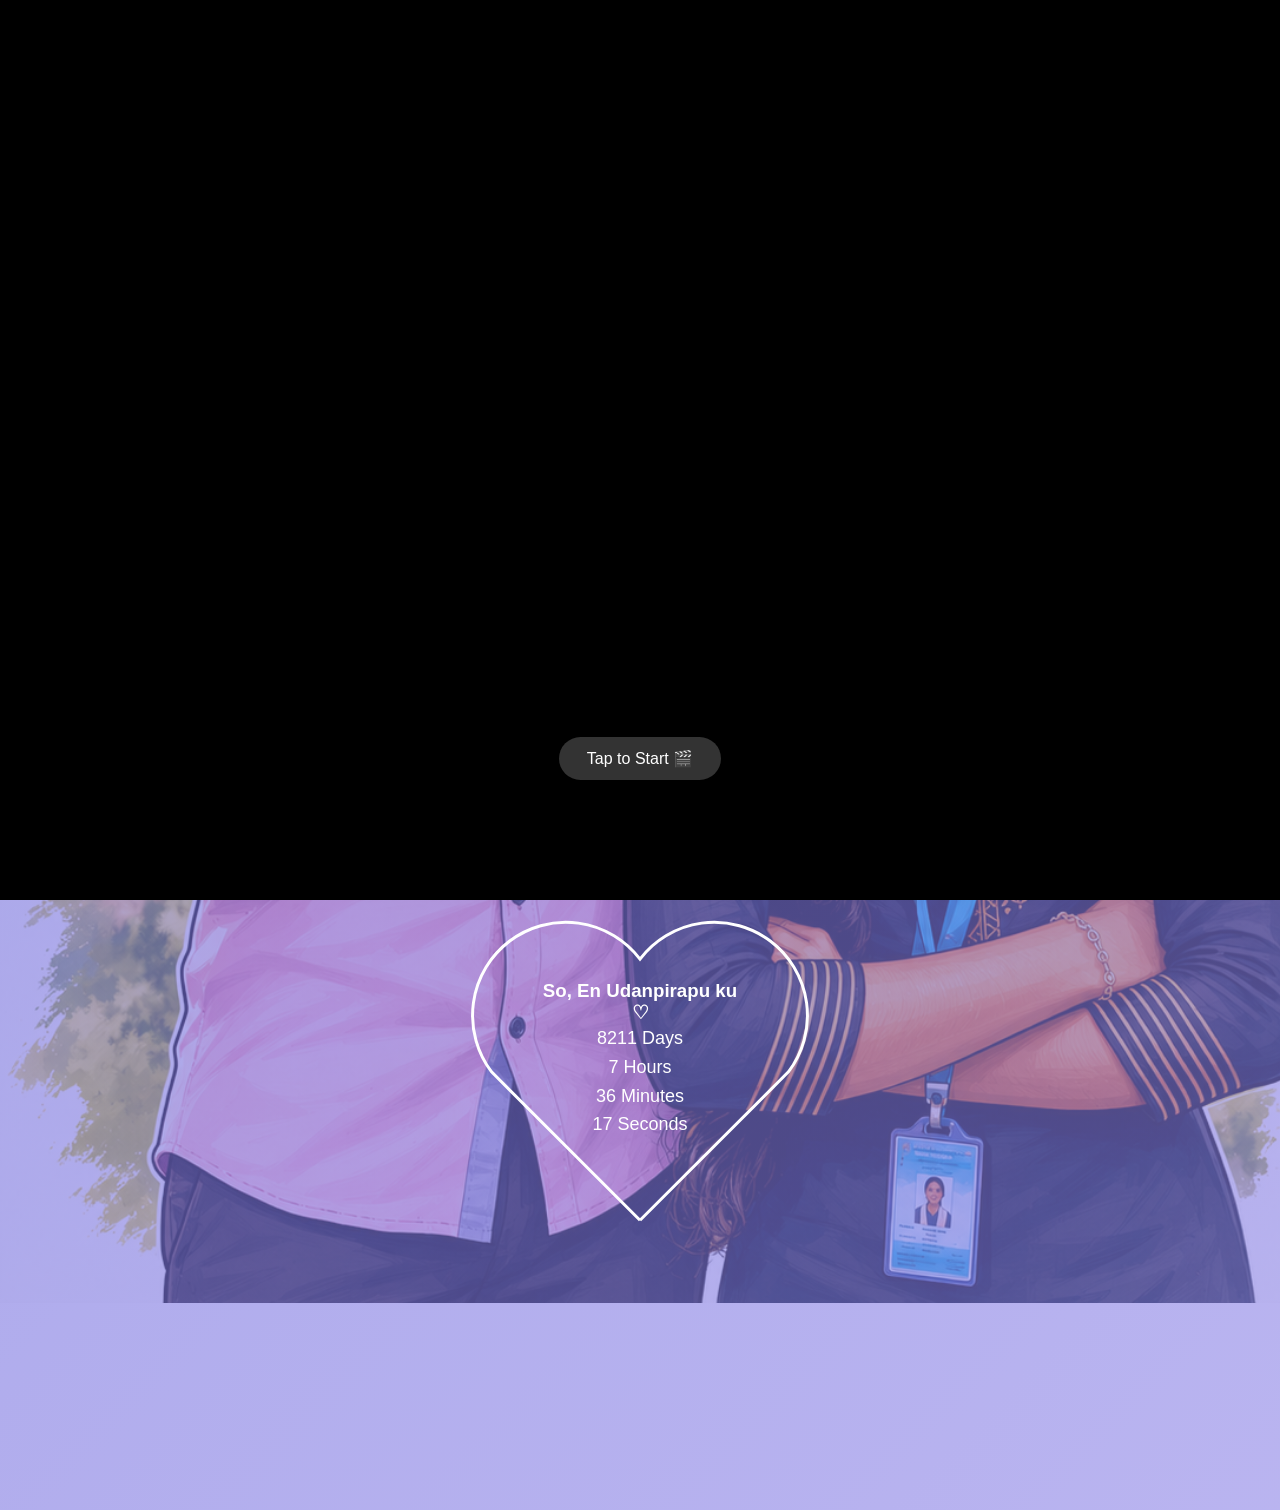
==== index.html @ 0db9fa8f "Update index.html" ====
<!DOCTYPE html>
<html lang="en">
<head> 
<meta charset="UTF-8">
<meta name="viewport" content="width=device-width, initial-scale=1.0">
<title>Birthday Special</title>

<style>
*{
  margin:0;
  padding:0;
  box-sizing:border-box;
  font-family:Segoe UI,sans-serif;
}

body{
  background:
    linear-gradient(135deg, rgba(111,107,220,0.6), rgba(139,130,230,0.6)),
    url('background.png') no-repeat center center fixed;
  background-size:cover;
  color:white;
  overflow-x:hidden;
}

/* ---------- INTRO SCREEN ---------- */

#introScreen{
  position:fixed;
  top:0;
  left:0;
  width:100%;
  height:100%;
  background:black;
  display:flex;
  justify-content:center;
  align-items:center;
  flex-direction:column;
  z-index:2000;
}

#introVideo{
  width:100%;
  height:100%;
  object-fit:contain;
  background:black;
}

#startVideoBtn, #enterBtn{
  position:absolute;
  padding:12px 28px;
  font-size:16px;
  border:none;
  border-radius:30px;
  background:rgba(255,255,255,0.2);
  backdrop-filter:blur(8px);
  color:white;
  cursor:pointer;
  transition:0.3s;
}

#startVideoBtn{ bottom:120px; }
#enterBtn{ bottom:60px; display:none; }

#startVideoBtn:hover,
#enterBtn:hover{
  background:rgba(255,255,255,0.4);
}

/* ---------- CARD ---------- */

.card{
  margin:80px auto;
  background:rgba(255,255,255,0.18);
  backdrop-filter:blur(10px);
  padding:30px;
  border-radius:20px;
  width:90%;
  max-width:420px;
  text-align:center;
  animation:pop 1s ease;
}

.special{
  font-size:13px;
  letter-spacing:2px;
  margin-bottom:8px;
}

@keyframes pop{
  from{transform:scale(0.9);opacity:0;}
  to{transform:scale(1);opacity:1;}
}

.main-title{
  font-size:clamp(18px,3.5vw,24px);
  display:flex;
  justify-content:center;
  align-items:center;
  gap:8px;
}

#hintMessage{
  margin-top:8px;
  font-size:14px;
  opacity:0.9;
  transition:0.5s ease;
}

.fade-out{
  opacity:0;
  transform:translateY(-5px);
}

#typingText{
  margin-top:15px;
  white-space:pre-line;
  line-height:1.6;
  min-height:140px;
}

.cursor{
  display:inline-block;
  width:2px;
  background:white;
  margin-left:4px;
  animation:blink 0.7s infinite;
}

@keyframes blink{
  50%{opacity:0;}
}

#playBtn{
  margin:15px auto 0;
  padding:10px 20px;
  border-radius:25px;
  border:1px solid rgba(255,255,255,0.6);
  background:rgba(255,255,255,0.15);
  backdrop-filter:blur(8px);
  color:white;
  cursor:pointer;
  font-size:14px;
}

/* ---------- HEART SECTION ---------- */

.heart-section{
  height:100vh;
  display:flex;
  justify-content:center;
  align-items:center;
  position:relative;
  opacity:0;
  transform:translateY(80px);
  transition:1.5s ease;
}

.heart-section.show{
  opacity:1;
  transform:translateY(0);
}

.heart-wrapper{
  position:relative;
  width:420px;
  height:380px;
  animation:pulse 2s infinite;
}

@keyframes pulse{
  50%{transform:scale(1.05);}
}

svg{
  position:absolute;
  width:100%;
  height:100%;
}

.heart-path{
  fill:none;
  stroke:white;
  stroke-width:4;
  stroke-dasharray:1500;
  stroke-dashoffset:1500;
  animation:draw 4s ease forwards;
}

@keyframes draw{
  to{stroke-dashoffset:0;}
}

.timer-content{
  position:absolute;
  top:50%;
  left:50%;
  transform:translate(-50%,-50%);
  text-align:center;
}

#timer{
  line-height:1.6;
  font-size:18px;
}

.fall-heart{
  position:fixed;
  top:-20px;
  font-size:20px;
  opacity:0.8;
  animation:fall linear infinite;
}

@keyframes fall{
  to{transform:translateY(110vh) rotate(360deg);}
}

#fireworksCanvas{
  position:fixed;
  top:0;
  left:0;
  width:100%;
  height:100%;
  pointer-events:none;
  z-index:999;
}
</style>
</head>

<body>

<!-- INTRO -->
<div id="introScreen">
  <video id="introVideo" playsinline>
    <source src="intro.mp4" type="video/mp4">
  </video>
  <button id="startVideoBtn">Tap to Start 🎬</button>
  <button id="enterBtn">Tap the Screen 💙</button>
</div>

<canvas id="fireworksCanvas"></canvas>

<audio id="bgMusic" loop>
  <source src="music.mp3" type="audio/mpeg">
</audio>

<div class="card">
  <div class="special">Special Wishes from Anney</div>

  <h1 class="main-title">
    <span>🎂</span>
    <span>Happy Birthday Udanpirapeyy</span>
    <span>🎂</span>
  </h1>

  <h2>🧚🫰🏻 Srisha MK 🫰🏻🧚</h2>

  <div id="hintMessage">
    Eruma apdey aahh nu pakadha, Play music button press panu 😅 ana down la scroll panadha please. 2 mins apro panu, solpechu kelu, pleaseeee.
  </div>

  <p id="typingText"></p>

  <p>Made with Love, Respect & Gratitude 🖤</p>
  <button id="playBtn">▶ Play Music</button>
</div>

<div class="heart-section">
  <div class="heart-wrapper">
    <svg viewBox="0 0 512 512">
      <path class="heart-path"
        d="M256 472
           L56 272
           A120 120 0 0 1 256 120
           A120 120 0 0 1 456 272
           Z"/>
    </svg>
    <div class="timer-content">
      <h3>So, En Udanpirapu ku ♡</h3>
      <div id="timer"></div>
    </div>
  </div>
</div>

<script>

/* ---------- INTRO LOGIC ---------- */

const introVideo = document.getElementById("introVideo");
const startVideoBtn = document.getElementById("startVideoBtn");
const enterBtn = document.getElementById("enterBtn");
const introScreen = document.getElementById("introScreen");

startVideoBtn.addEventListener("click",()=>{
  introVideo.play();
  startVideoBtn.style.display="none";
});

introVideo.addEventListener("ended",()=>{
  enterBtn.style.display="block";
});

enterBtn.addEventListener("click",()=>{
  introScreen.style.display="none";
});

/* ---------- MAIN LOGIC ---------- */

const music=document.getElementById("bgMusic");
const playBtn=document.getElementById("playBtn");
const typingElement=document.getElementById("typingText");
const hint=document.getElementById("hintMessage");

const message = `Thangachii, INIYA PIRANDHA NAAL NALVAZHTHUKAL. Daii, apro vera enna wish panradhunu thrla daa🤣.
Ana na epaum solradhu dha daa unaku; Ne epaum sandhosama smiley face oda iru,
romba romba mukiyama nalla sapdu, nalla thungu, healthy ah iru😌
Oru azhagana life unaku vara podhu [ 11 : 11 ].

Innonu da; epdi solradhu, unna mari manasu irukura peoples la romba rare da😌 adhanala ne ipo iruka marieh epaum iru.

Ipdi our PUREST SOUL, PUREST GEM 💎 dha en Thangachi🫵🏻

Wishing you the best today and everyday. You deserved it and once again Iniya Pirandhanaal Nalvazhthukal 🌊🐬!!

Unakaga idhuveriko um seri, ipo um seri, idhukuapro um seri na iurpen daa🖤 at any cost and at any situation
2026 Namadhey😌`;

let charIndex=0;
let typingStarted=false;

function typeWriter(){
  if(charIndex < message.length){
    typingElement.innerHTML += message.charAt(charIndex);
    charIndex++;
    setTimeout(typeWriter,120);
  }else{
    typingElement.innerHTML += '<span class="cursor"></span>';
  }
}

playBtn.addEventListener("click",()=>{
  music.volume=0.6;
  music.play();
  playBtn.style.display="none";
  hint.classList.add("fade-out");
  setTimeout(()=>hint.style.display="none",500);
  if(!typingStarted){
    typingStarted=true;
    typeWriter();
  }
});

/* Hearts */
function createHeart(){
  let h=document.createElement("div");
  h.className="fall-heart";
  h.innerHTML=Math.random()>0.5?"🖤":"💙";
  h.style.left=Math.random()*100+"vw";
  h.style.animationDuration=(5+Math.random()*6)+"s";
  document.body.appendChild(h);
  setTimeout(()=>h.remove(),11000);
}
setInterval(createHeart,800);

/* STRICT 100% BOTTOM SCROLL LOGIC */
const heartSection=document.querySelector(".heart-section");

window.addEventListener("scroll",()=>{
  const scrollPosition=window.innerHeight + window.scrollY;
  const pageHeight=document.documentElement.scrollHeight;

  if(scrollPosition >= pageHeight - 2){
    heartSection.classList.add("show");
  }else{
    heartSection.classList.remove("show");
  }
});

/* Timer */
let birthDate=new Date("June 12, 2004 23:50:00").getTime();
function updateTimer(){
  let now=new Date().getTime();
  let diff=now-birthDate;
  let s=Math.floor(diff/1000)%60;
  let m=Math.floor(diff/(1000*60))%60;
  let h=Math.floor(diff/(1000*60*60))%24;
  let d=Math.floor(diff/(1000*60*60*24));
  document.getElementById("timer").innerHTML=
    d+" Days<br>"+h+" Hours<br>"+m+" Minutes<br>"+s+" Seconds";
}
setInterval(updateTimer,1000);
updateTimer();

/* Fireworks */
const canvas=document.getElementById("fireworksCanvas");
const ctx=canvas.getContext("2d");
canvas.width=window.innerWidth;
canvas.height=window.innerHeight;
let particles=[];

function createFirework(x,y){
  for(let i=0;i<80;i++){
    particles.push({
      x,y,
      angle:Math.random()*2*Math.PI,
      speed:Math.random()*5+2
    });
  }
}

function animate(){
  ctx.clearRect(0,0,canvas.width,canvas.height);
  particles.forEach((p,i)=>{
    p.x+=Math.cos(p.angle)*p.speed;
    p.y+=Math.sin(p.angle)*p.speed;
    p.speed*=0.96;
    ctx.beginPath();
    ctx.arc(p.x,p.y,2,0,Math.PI*2);
    ctx.fillStyle="white";
    ctx.fill();
    if(p.speed<0.5)particles.splice(i,1);
  });
  requestAnimationFrame(animate);
}

canvas.addEventListener("click",(e)=>{
  createFirework(e.clientX,e.clientY);
});

animate();

</script>

</body>
</html>
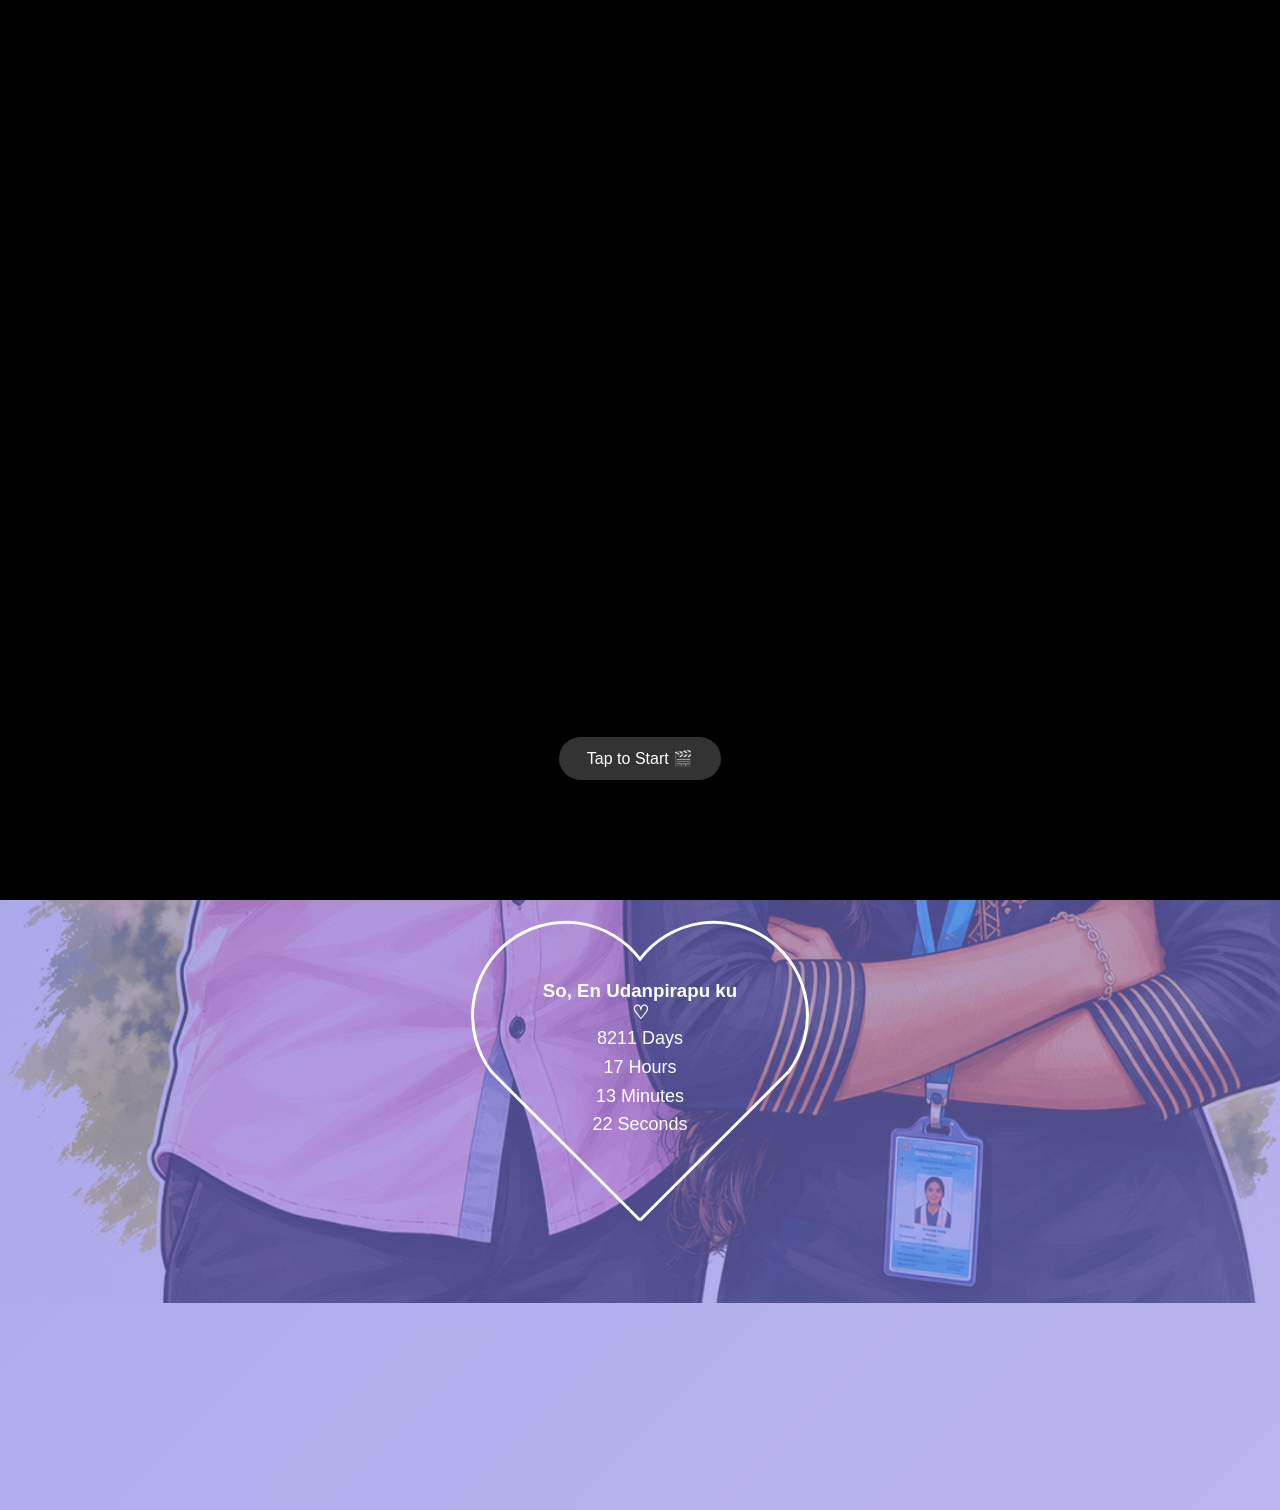
==== commit 7fbd7ad7: "Update index.html" ====
--- a/index.html
+++ b/index.html
@@ -377,7 +377,7 @@
 });
 
 /* Timer */
-let birthDate=new Date("June 12, 2004 23:50:00").getTime();
+let birthDate=new Date("June 12, 2004 14:13:00").getTime();
 function updateTimer(){
   let now=new Date().getTime();
   let diff=now-birthDate;
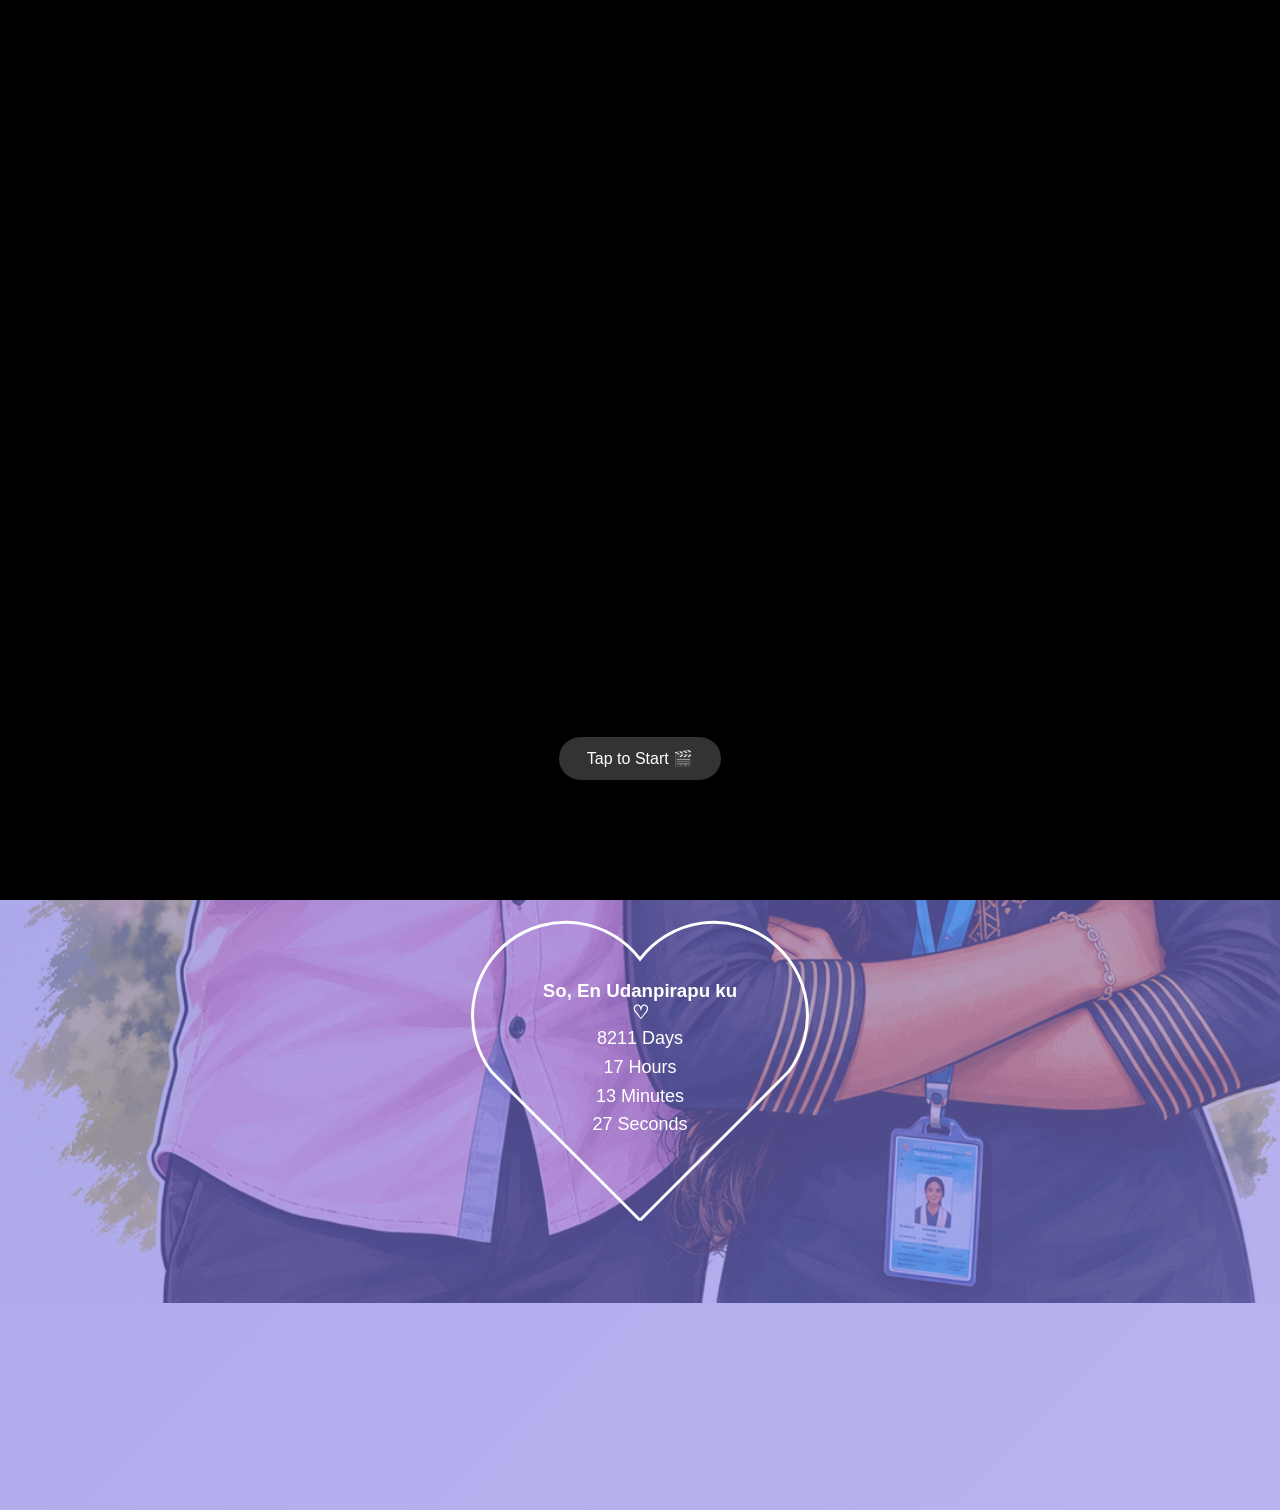
==== commit 39e37e59: "Update index.html" ====
--- a/index.html
+++ b/index.html
@@ -256,7 +256,7 @@
   <h2>🧚🫰🏻 Srisha MK 🫰🏻🧚</h2>
 
   <div id="hintMessage">
-    Eruma apdey aahh nu pakadha, Play music button press panu 😅 ana down la scroll panadha please. 2 mins apro panu, solpechu kelu, pleaseeee.
+    Eruma apdey aahh nu pakadha, Play music button press panu 😅 ana down la scroll panadha ipodhiku please. 2 mins apro panu, solpechu kelu, pleaseeee.
   </div>
 
   <p id="typingText"></p>
@@ -322,6 +322,8 @@
 
 Wishing you the best today and everyday. You deserved it and once again Iniya Pirandhanaal Nalvazhthukal 🌊🐬!!
 
+🤞🏻🫶🏻🫂🧚🏼‍♀️🧚🏼‍♀️🧚🏻‍♀️🧿🩸🧬🎀🎀🎀
+
 Unakaga idhuveriko um seri, ipo um seri, idhukuapro um seri na iurpen daa🖤 at any cost and at any situation
 2026 Namadhey😌`;
 
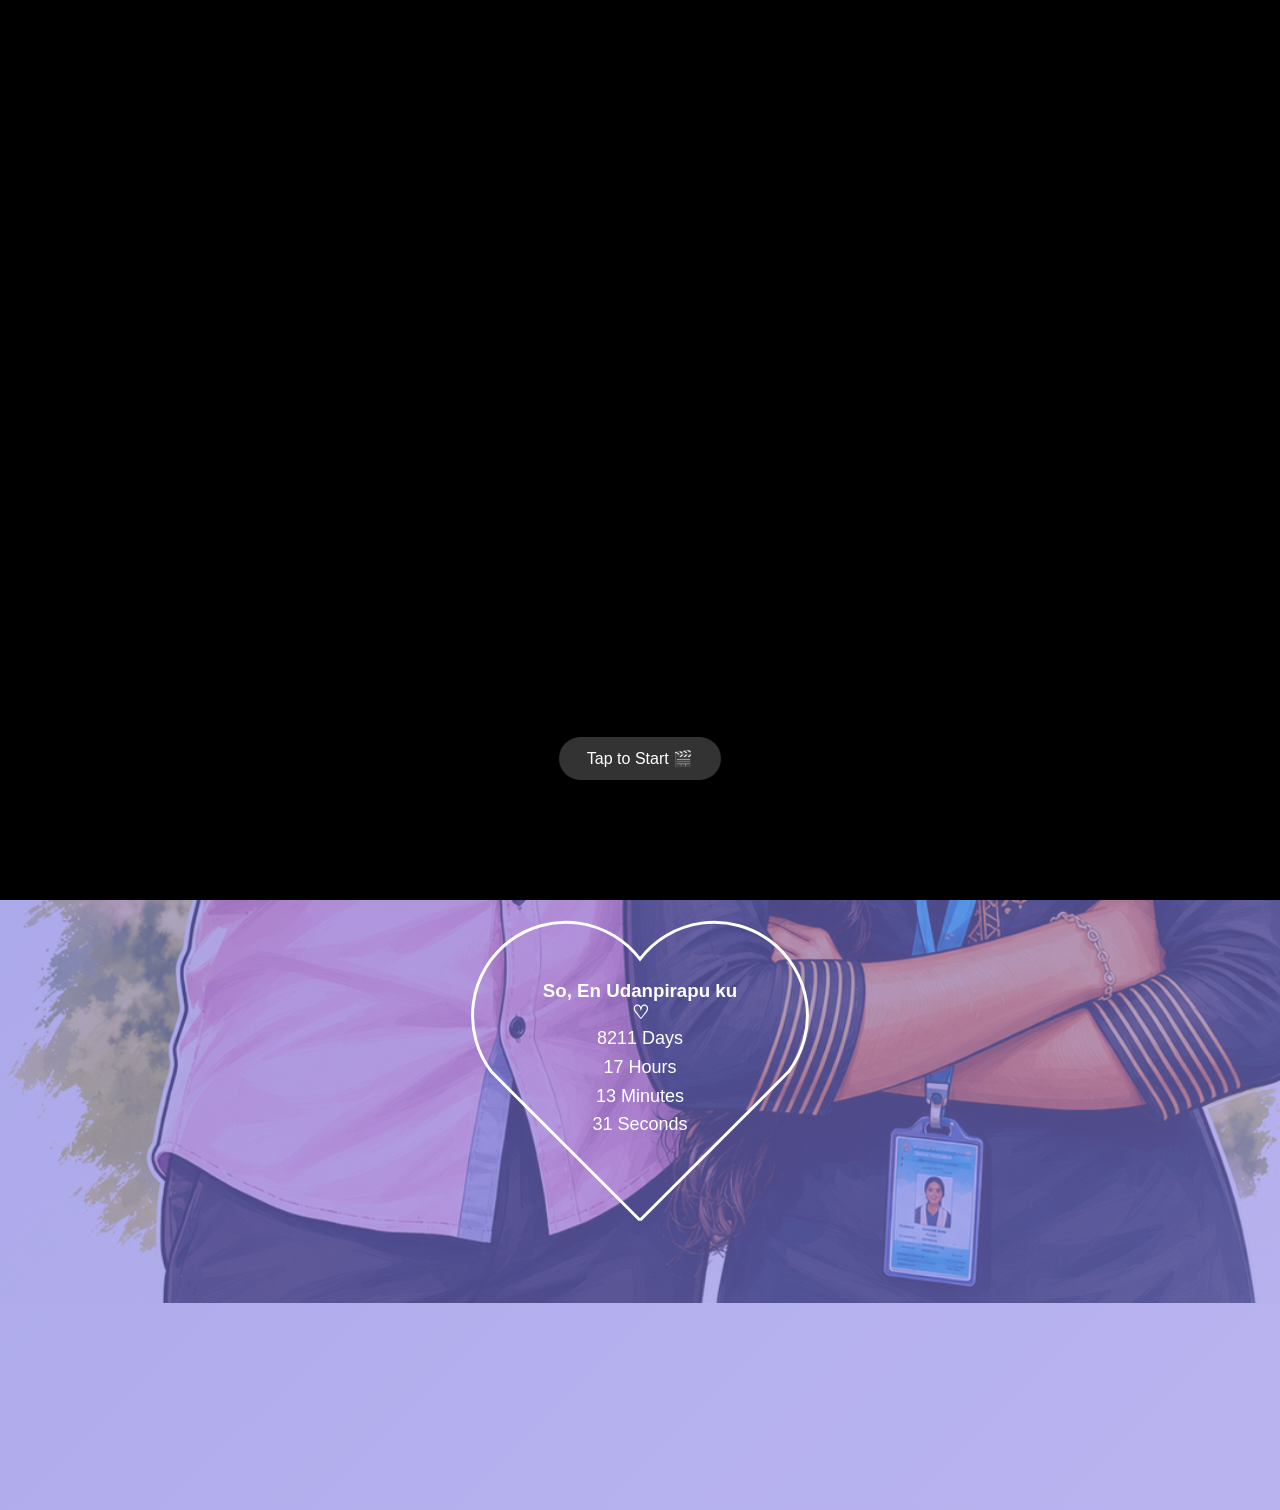
==== commit aafbeceb: "Update index.html" ====
--- a/index.html
+++ b/index.html
@@ -256,6 +256,10 @@
   <h2>🧚🫰🏻 Srisha MK 🫰🏻🧚</h2>
 
   <div id="hintMessage">
+    
+    
+    
+    
     Eruma apdey aahh nu pakadha, Play music button press panu 😅 ana down la scroll panadha ipodhiku please. 2 mins apro panu, solpechu kelu, pleaseeee.
   </div>
 
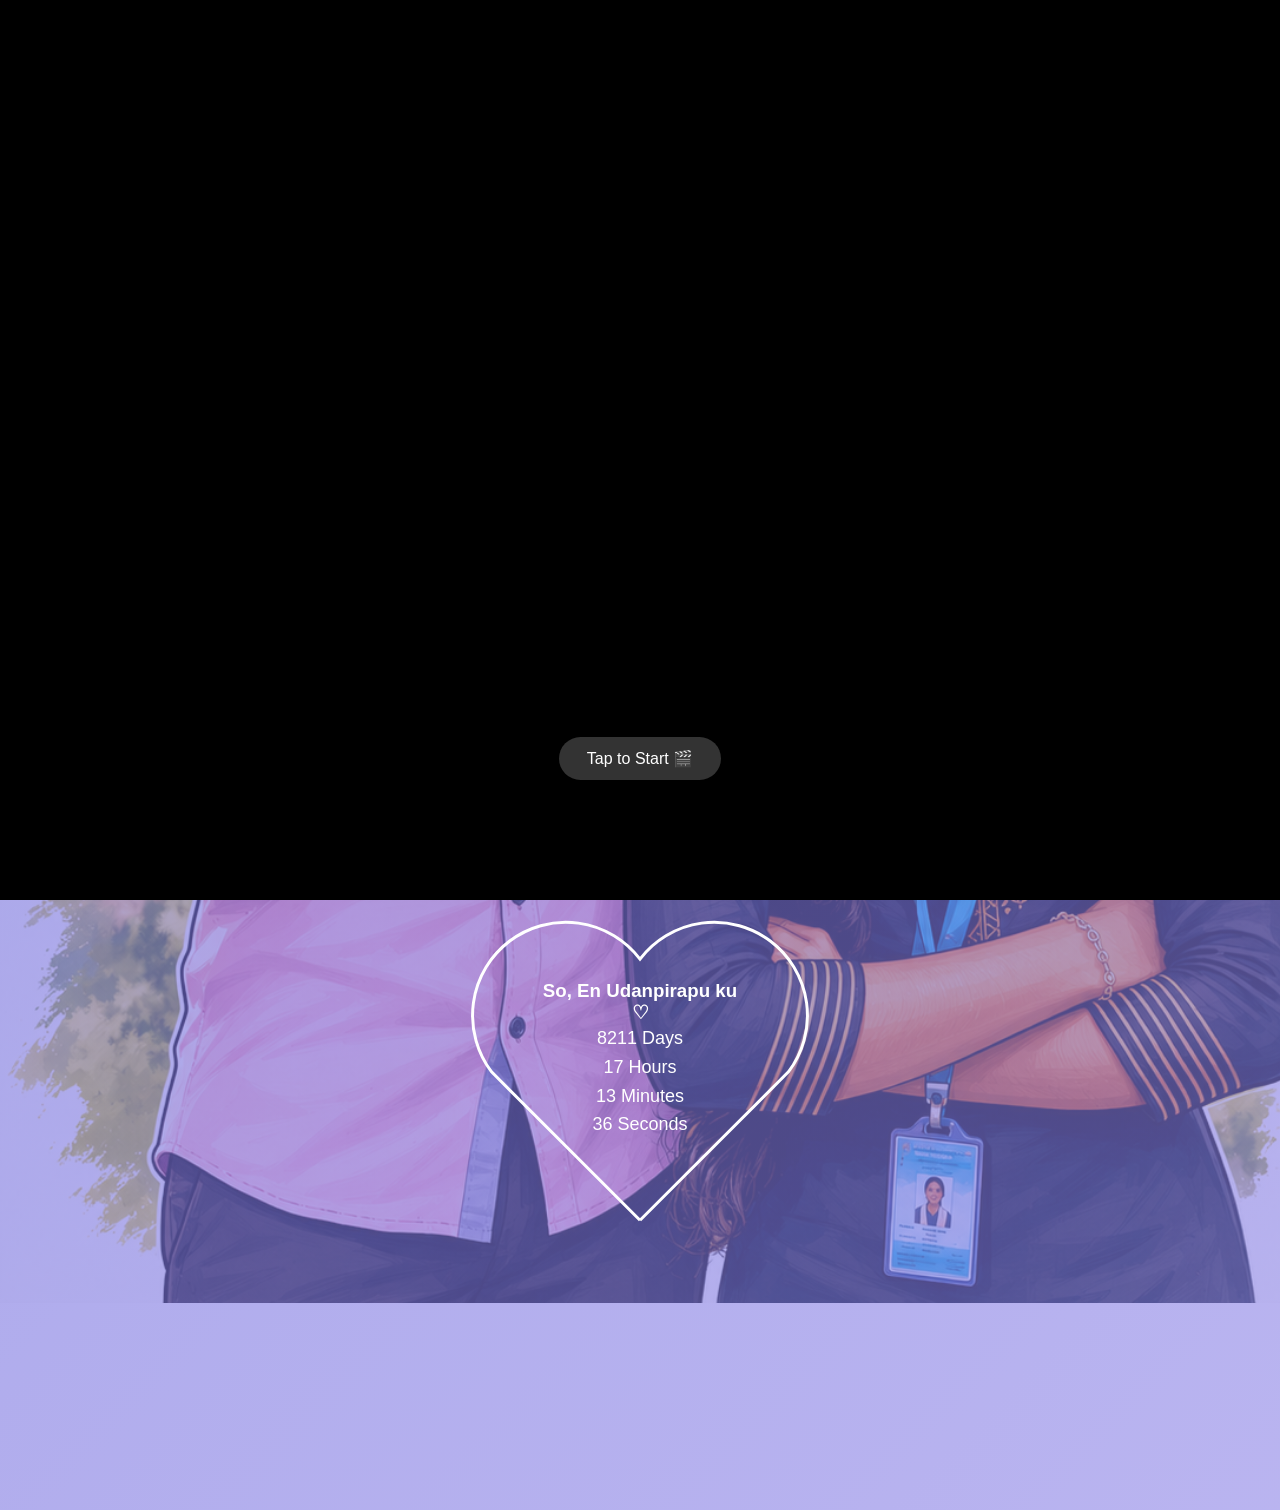
==== commit 7b972c0e: "Update index.html" ====
--- a/index.html
+++ b/index.html
@@ -256,10 +256,6 @@
   <h2>🧚🫰🏻 Srisha MK 🫰🏻🧚</h2>
 
   <div id="hintMessage">
-    
-    
-    
-    
     Eruma apdey aahh nu pakadha, Play music button press panu 😅 ana down la scroll panadha ipodhiku please. 2 mins apro panu, solpechu kelu, pleaseeee.
   </div>
 
@@ -326,10 +322,10 @@
 
 Wishing you the best today and everyday. You deserved it and once again Iniya Pirandhanaal Nalvazhthukal 🌊🐬!!
 
-🤞🏻🫶🏻🫂🧚🏼‍♀️🧚🏼‍♀️🧚🏻‍♀️🧿🩸🧬🎀🎀🎀
-
-Unakaga idhuveriko um seri, ipo um seri, idhukuapro um seri na iurpen daa🖤 at any cost and at any situation
-2026 Namadhey😌`;
+🤞🏻🫶🏻🫂🧿🩸🧬🎀🎀🎀🥹
+
+Unakaga idhuveriko um seri, ipo um seri, idhukuapro um seri; na kudave supportive ah irupen🖤 at any cost and at any situation
+SMILE 😁`;
 
 let charIndex=0;
 let typingStarted=false;
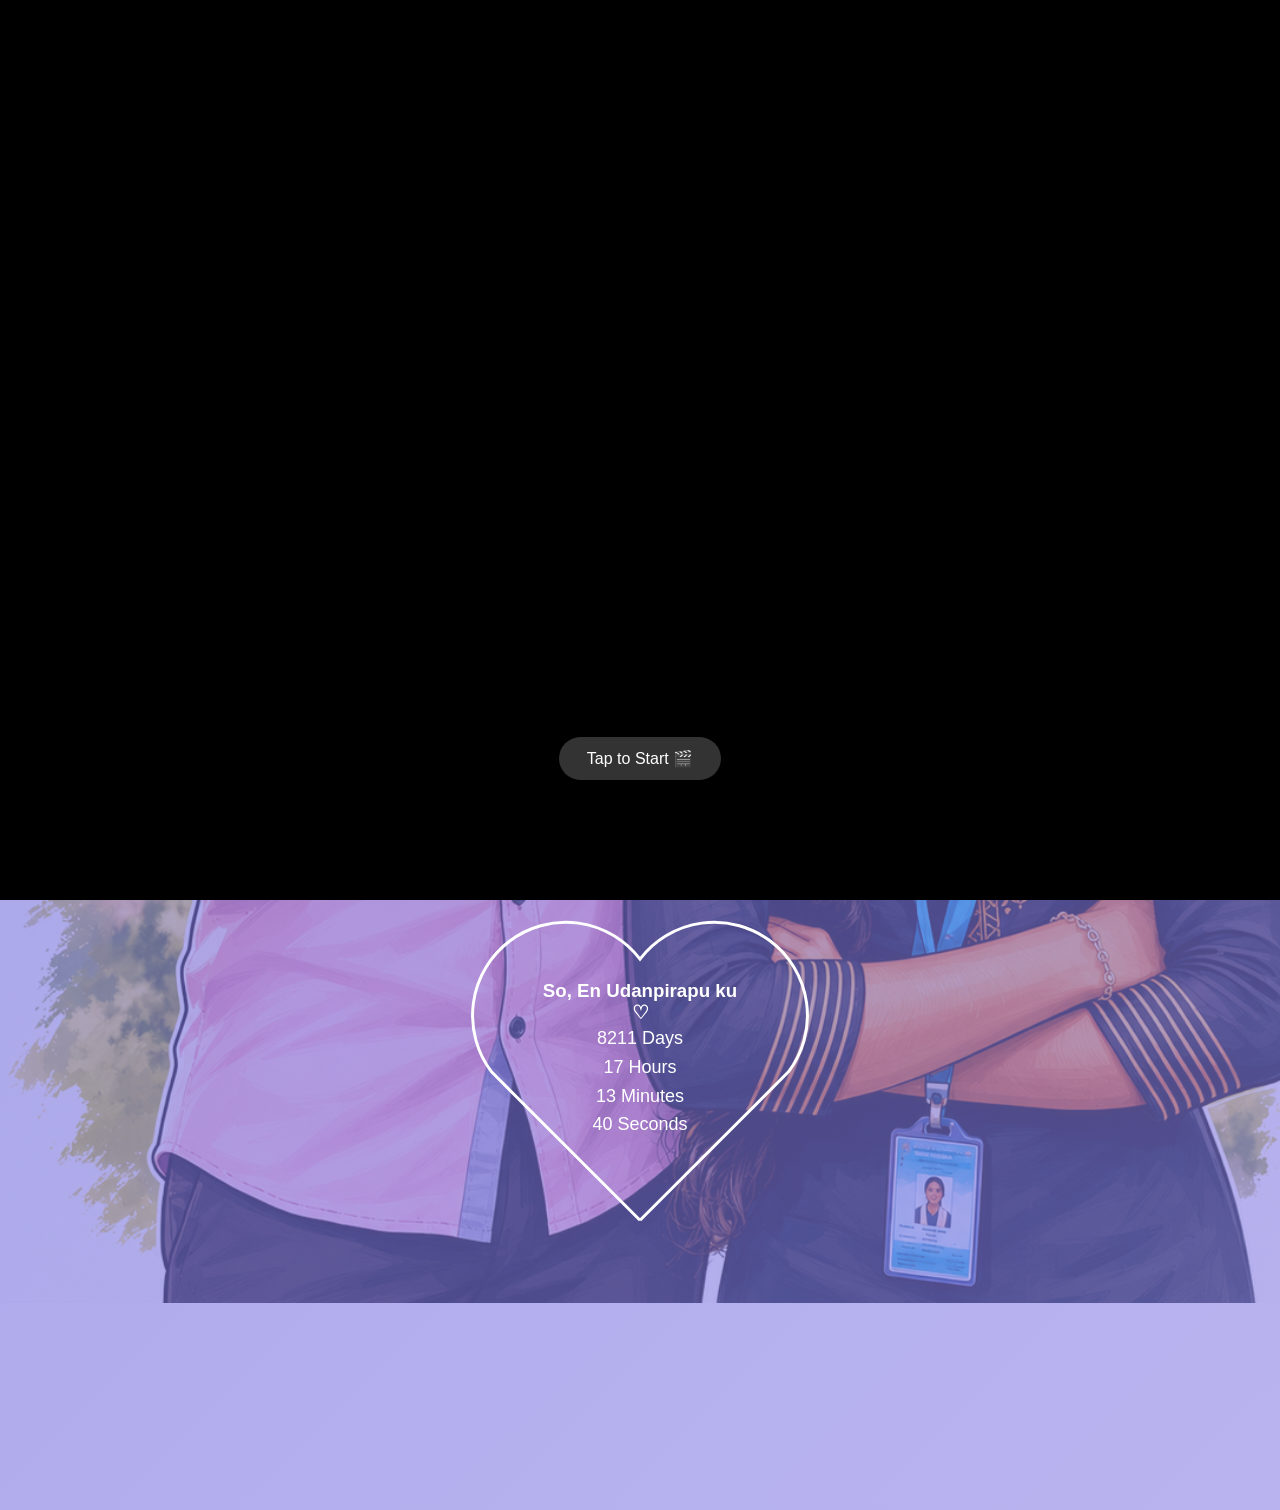
==== commit e29f9086: "Update index.html" ====
--- a/index.html
+++ b/index.html
@@ -1,6 +1,6 @@
 <!DOCTYPE html>
 <html lang="en">
-<head> 
+<head>  
 <meta charset="UTF-8">
 <meta name="viewport" content="width=device-width, initial-scale=1.0">
 <title>Birthday Special</title>
@@ -311,20 +311,28 @@
 const typingElement=document.getElementById("typingText");
 const hint=document.getElementById("hintMessage");
 
-const message = `Thangachii, INIYA PIRANDHA NAAL NALVAZHTHUKAL. Daii, apro vera enna wish panradhunu thrla daa🤣.
-Ana na epaum solradhu dha daa unaku; Ne epaum sandhosama smiley face oda iru,
+const message = `Erumaa, INIYA PIRANDHA NAAL NALVAZHTHUKAL. Apro vera enna wish panradhunu thrlayee🤣.
+Ana na epaum solradhu dha unaku; Ne epaum sandhosama smiley face oda 😁nu iru,
 romba romba mukiyama nalla sapdu, nalla thungu, healthy ah iru😌
-Oru azhagana life unaku vara podhu [ 11 : 11 ].
-
-Innonu da; epdi solradhu, unna mari manasu irukura peoples la romba rare da😌 adhanala ne ipo iruka marieh epaum iru.
-
-Ipdi our PUREST SOUL, PUREST GEM 💎 dha en Thangachi🫵🏻
+Let's Manifest ✨Oru azhagana life en udanpirapu ku vara podhu✨[ 11 : 11 ]🧿🤞🏻
+
+Innonu erumaa; epdi solradhu, Kuda oru thangachi porakala nu irundha eekam, kora la ipo 0.01% kuda ila. 
+Yenna ipo enaku en udanpirapu iruka🥹🫠 Ena solradhu veru vai varthai ku nu ilama to be frank udan pirava UDANPIRAP'S ah irukom 💙🖤🫂
+
+Yennaa onu apo apo konjo paithiyo mari dha panuvaa kuda nano serndhu paithikara pasangala dha irupom🤣
+Mathabadi enn udanpirapu vandhu Brave ana, Strong ana, Willpower iruka ponnu dha. 
+
+En thangachi mari iruka peoples la romba rare uh. Ava manasu irukeyy, chance eh ila. Yarukum ava manasu varadhu andha mari oru PUREST SOUL, PUREST GEM💎 dha en Thangachi🫵🏻
+Apdi oru jeevan ku na Annan ah iruken nu nenaikura po perumaya iruku frndss😌
+
+Ipo apdey indha BGM la odra mari apo apo unna thiti iruken potu nalla killi irken🤣 elame pani iruken. 
+At present enaku en udanpirapu mela iruka paasam endha alavuku iruko adhu oru point kuda koraya chance ila. Adhu increase mato dha agum🥹🫂
+Epdina un mela oru urima eduthukuren la ela vishiyathulayo nanu, adhu elamee en thangachi nu oru jeevan irundha na panano nu asa patadhu. Andha aasa elame ipo fulfill aitu iruku🥹 ino neraya iruku adhum elame fulfill agum😌
 
 Wishing you the best today and everyday. You deserved it and once again Iniya Pirandhanaal Nalvazhthukal 🌊🐬!!
 
-🤞🏻🫶🏻🫂🧿🩸🧬🎀🎀🎀🥹
-
-Unakaga idhuveriko um seri, ipo um seri, idhukuapro um seri; na kudave supportive ah irupen🖤 at any cost and at any situation
+Unakaga idhuveriko um seri, ipo um seri, idhukuapro um seri; na kudave supportive ah irupen🖤 at any cost and at any situation. Ne dhairima iru un Annan kuda iruken🫂
+Unaku pudicha mari onu solta, Happy Birthday SRII💙
 SMILE 😁`;
 
 let charIndex=0;
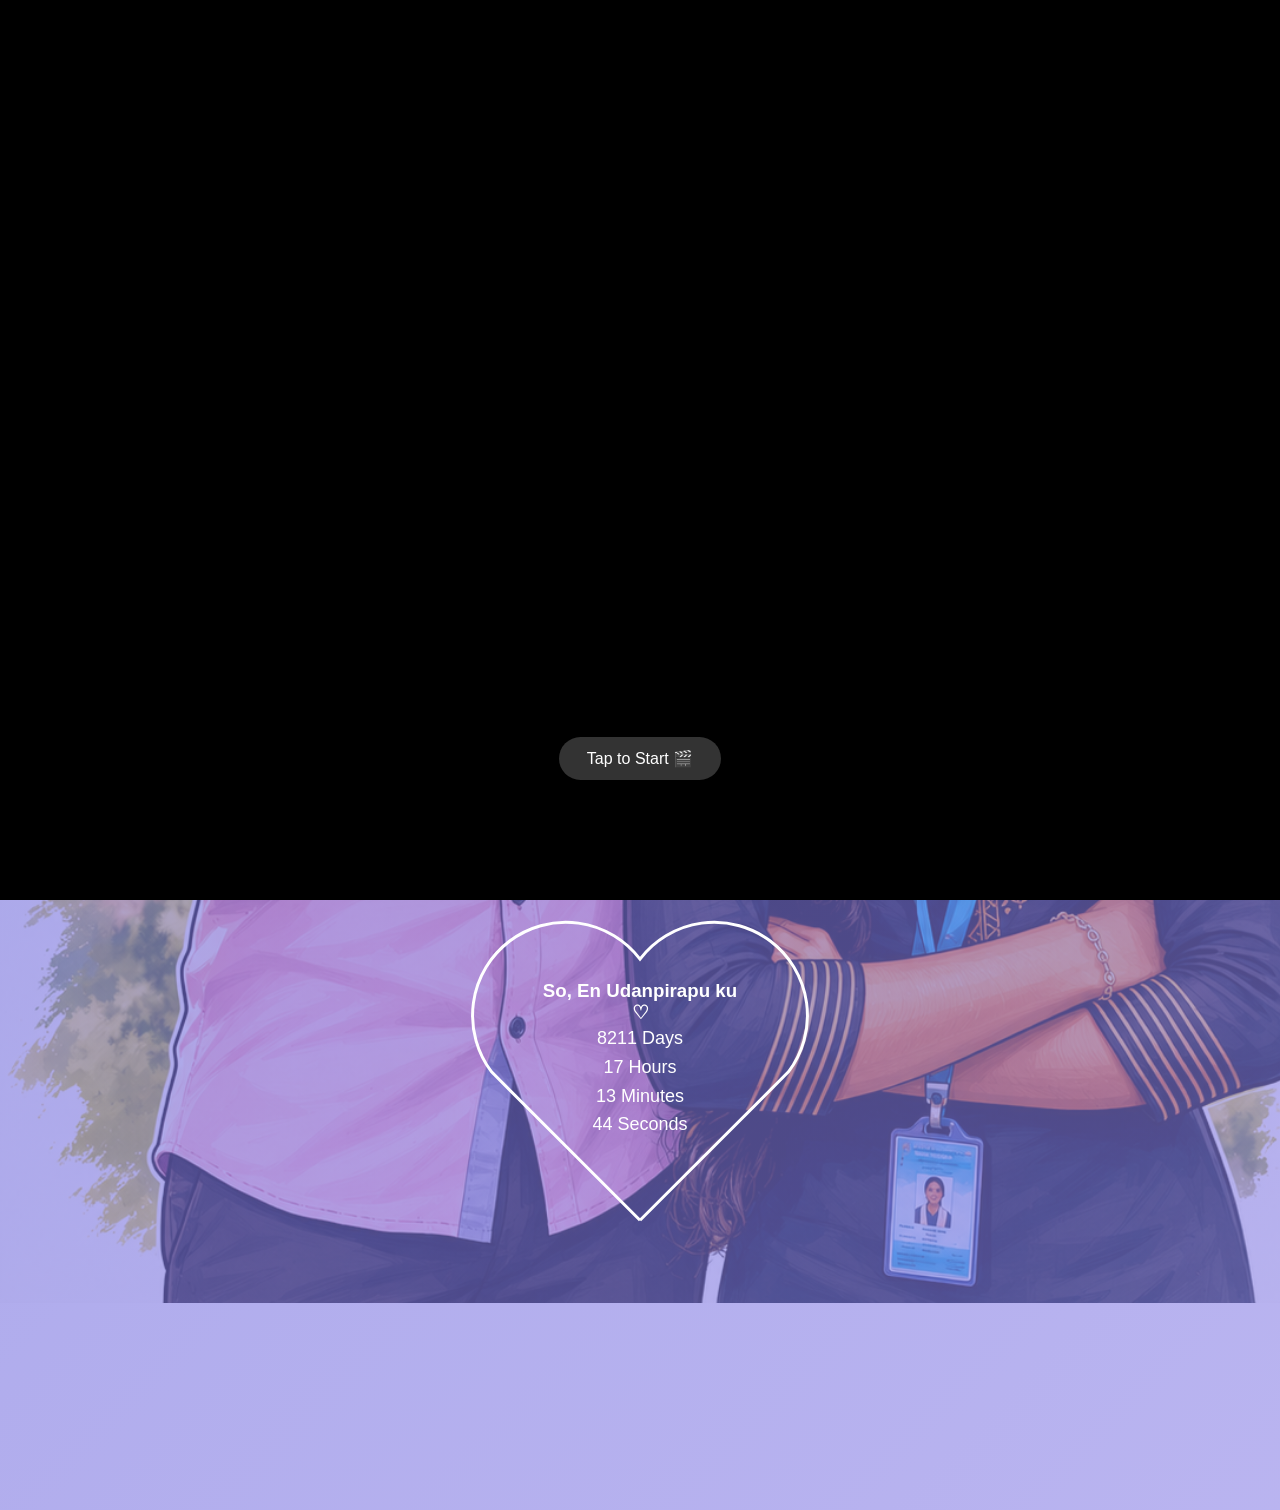
==== commit 1f11c28a: "Update index.html" ====
--- a/index.html
+++ b/index.html
@@ -256,7 +256,8 @@
   <h2>🧚🫰🏻 Srisha MK 🫰🏻🧚</h2>
 
   <div id="hintMessage">
-    Eruma apdey aahh nu pakadha, Play music button press panu 😅 ana down la scroll panadha ipodhiku please. 2 mins apro panu, solpechu kelu, pleaseeee.
+    Eruma apdey aahh nu pakadha, Play music button press panu 😅 ana down la scroll panadha ipodhiku please. 
+    2 mins apro panu, solpechu kelu, pleaseeee.
   </div>
 
   <p id="typingText"></p>
@@ -323,7 +324,7 @@
 Mathabadi enn udanpirapu vandhu Brave ana, Strong ana, Willpower iruka ponnu dha. 
 
 En thangachi mari iruka peoples la romba rare uh. Ava manasu irukeyy, chance eh ila. Yarukum ava manasu varadhu andha mari oru PUREST SOUL, PUREST GEM💎 dha en Thangachi🫵🏻
-Apdi oru jeevan ku na Annan ah iruken nu nenaikura po perumaya iruku frndss😌
+Apdi oru jeevan ku na Annan ah iruken nu nenaikura apo perumaya iruku frndss😌
 
 Ipo apdey indha BGM la odra mari apo apo unna thiti iruken potu nalla killi irken🤣 elame pani iruken. 
 At present enaku en udanpirapu mela iruka paasam endha alavuku iruko adhu oru point kuda koraya chance ila. Adhu increase mato dha agum🥹🫂
@@ -332,6 +333,7 @@
 Wishing you the best today and everyday. You deserved it and once again Iniya Pirandhanaal Nalvazhthukal 🌊🐬!!
 
 Unakaga idhuveriko um seri, ipo um seri, idhukuapro um seri; na kudave supportive ah irupen🖤 at any cost and at any situation. Ne dhairima iru un Annan kuda iruken🫂
+[NOTE: Unakaga un pinadi nipen🥋]
 Unaku pudicha mari onu solta, Happy Birthday SRII💙
 SMILE 😁`;
 
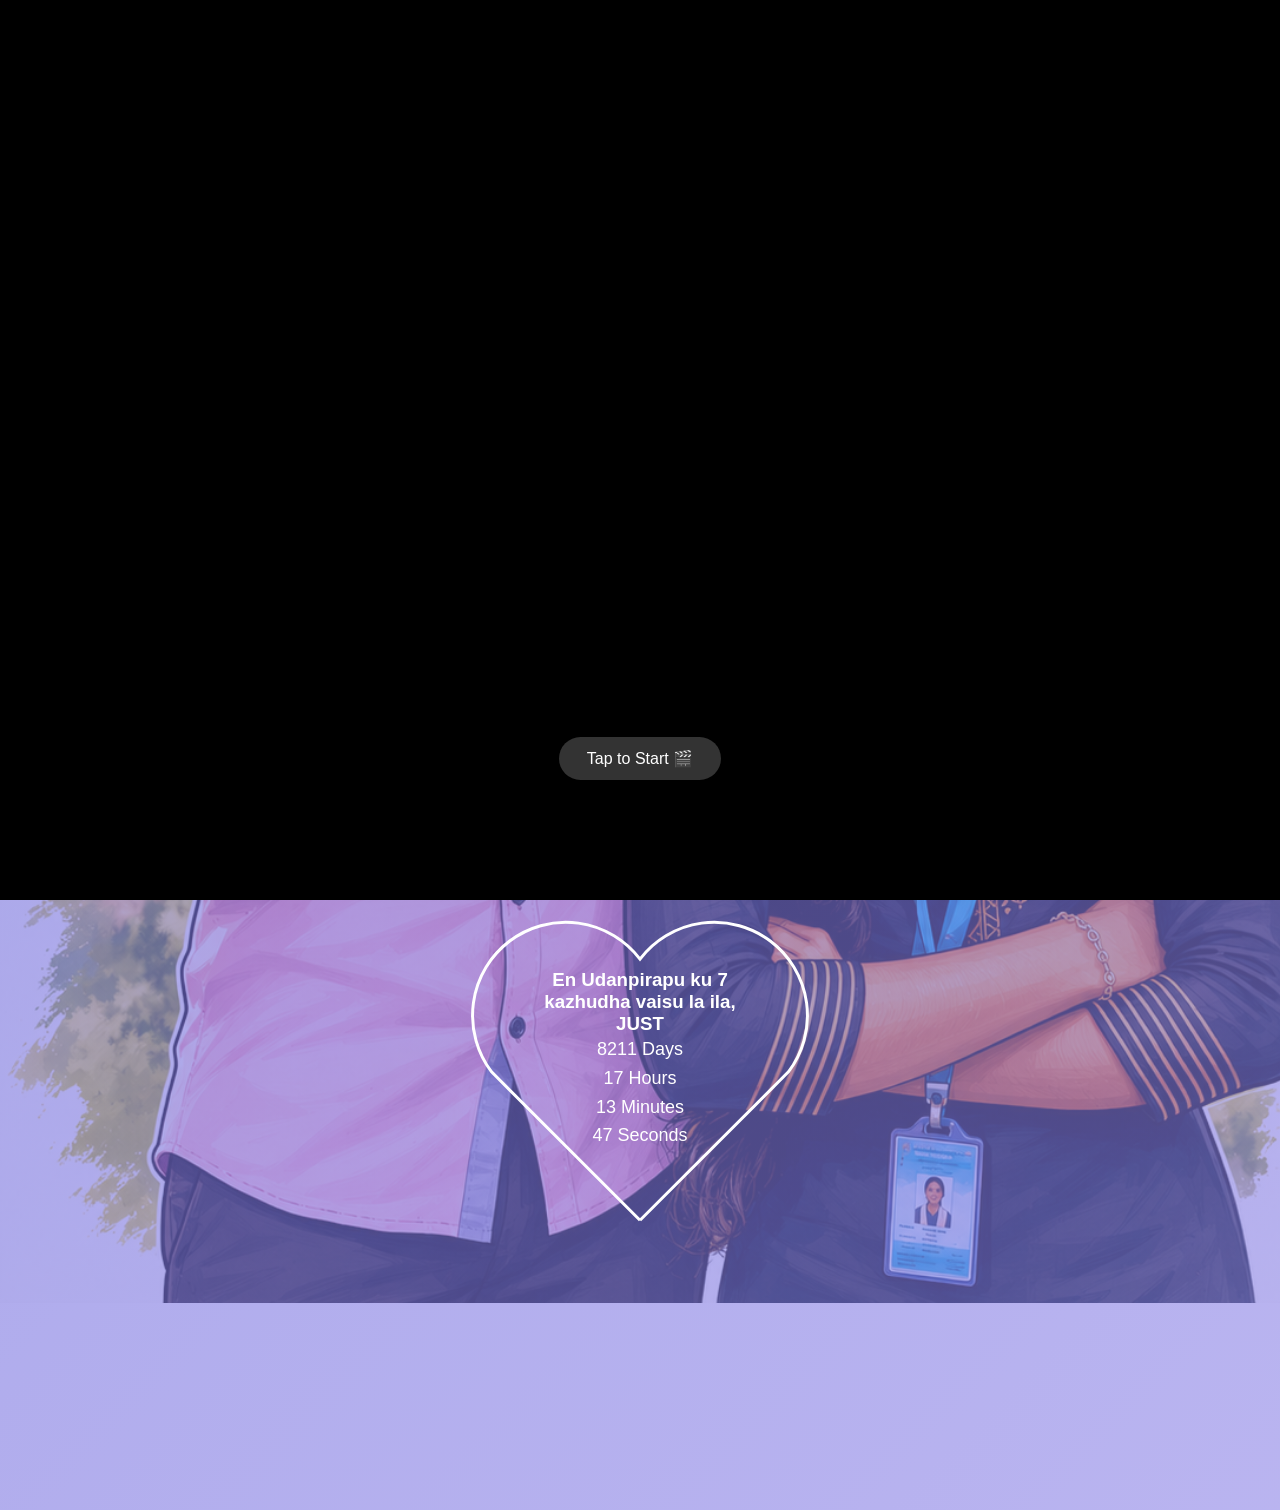
==== commit 48f47d97: "Update index.html" ====
--- a/index.html
+++ b/index.html
@@ -257,6 +257,7 @@
 
   <div id="hintMessage">
     Eruma apdey aahh nu pakadha, Play music button press panu 😅 ana down la scroll panadha ipodhiku please. 
+  
     2 mins apro panu, solpechu kelu, pleaseeee.
   </div>
 
@@ -277,7 +278,7 @@
            Z"/>
     </svg>
     <div class="timer-content">
-      <h3>So, En Udanpirapu ku ♡</h3>
+      <h3>En Udanpirapu ku 7 kazhudha vaisu la ila, JUST</h3>
       <div id="timer"></div>
     </div>
   </div>
